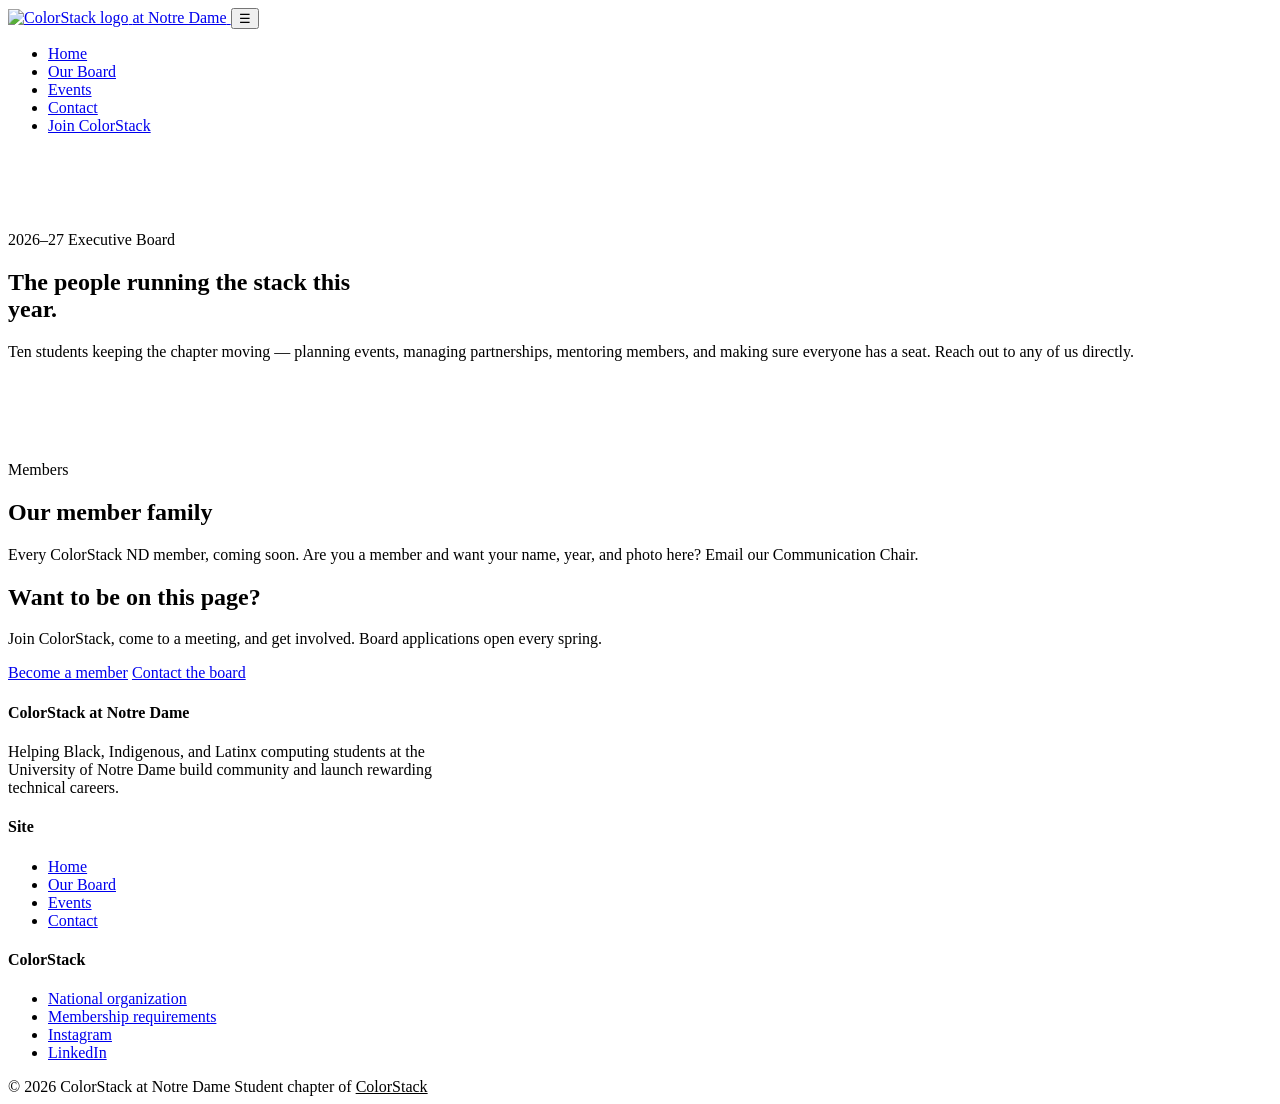
==== board.html @ e5867937 "Add files via upload Uploading website" ====
<!DOCTYPE html>
<html lang="en">
<head>
  <meta charset="UTF-8" />
  <meta name="viewport" content="width=device-width, initial-scale=1.0" />
  <title>Our Board — ColorStack at Notre Dame</title>
  <meta name="description" content="Meet the 2026–27 executive board of ColorStack at Notre Dame." />
  <link rel="preconnect" href="https://fonts.googleapis.com" />
  <link rel="preconnect" href="https://fonts.gstatic.com" crossorigin />
  <link href="https://fonts.googleapis.com/css2?family=Archivo:wght@400;500;700;800&family=IBM+Plex+Mono:wght@400;600&display=swap" rel="stylesheet" />
  <link rel="stylesheet" href="css/style.css" />
</head>
<body>

  <header class="site-header">
    <div class="container nav-inner">
      <a class="brand" href="index.html">
        <img src="images/colorstack-logo.png" alt="ColorStack logo" />
        <span class="brand-sub">at Notre&nbsp;Dame</span>
      </a>
      <button class="nav-toggle" aria-expanded="false" aria-label="Toggle navigation">☰</button>
      <ul class="nav-links">
        <li><a href="index.html">Home</a></li>
        <li><a href="board.html" aria-current="page">Our Board</a></li>
        <li><a href="events.html">Events</a></li>
        <li><a href="contact.html">Contact</a></li>
        <li class="nav-cta"><a href="https://www.colorstack.org/member-application-requirements" target="_blank" rel="noopener">Join ColorStack</a></li>
      </ul>
    </div>
    <div class="stack-bar" aria-hidden="true"><span></span><span></span><span></span><span></span></div>
  </header>

  <main>
    <!-- Page hero -->
    <section class="hero" style="padding: 64px 0 68px;">
      <div class="container">
        <p class="eyebrow"><span data-board-year>2026–27</span> Executive Board</p>
        <h1 style="max-width: 15em;">The people running the <span class="accent-word">stack</span> this year.</h1>
        <p class="lede">
          Ten students keeping the chapter moving — planning events, managing
          partnerships, mentoring members, and making sure everyone has a seat.
          Reach out to any of us directly.
        </p>
      </div>
    </section>

    <!-- Board roster -->
    <section class="block">
      <div class="container">
        <div id="board-roster" class="roster-grid"><!-- Rendered from js/members.js --></div>
      </div>
    </section>

    <!-- General members -->
    <section class="block tint">
      <div class="container">
        <div class="section-head reveal">
          <p class="eyebrow" style="color: var(--nd-green);">Members</p>
          <h2>Our member family</h2>
          <p>Every ColorStack ND member, coming soon. Are you a member and want your name, year, and photo here? Email our Communication Chair.</p>
        </div>
        <div id="general-roster" class="roster-grid"><!-- Rendered from js/members.js --></div>
      </div>
    </section>

    <!-- CTA -->
    <section class="cta-band">
      <div class="container">
        <h2>Want to be on this page?</h2>
        <p>Join ColorStack, come to a meeting, and get involved. Board applications open every spring.</p>
        <div class="btn-row" style="justify-content: center;">
          <a class="btn btn-gold" href="https://www.colorstack.org/member-application-requirements" target="_blank" rel="noopener">Become a member</a>
          <a class="btn btn-ghost" href="contact.html">Contact the board</a>
        </div>
      </div>
    </section>
  </main>

  <footer class="site-footer">
    <div class="stack-bar" aria-hidden="true"><span></span><span></span><span></span><span></span></div>
    <div class="container">
      <div class="footer-inner">
        <div>
          <h4>ColorStack at Notre Dame</h4>
          <p style="max-width: 30em;">Helping Black, Indigenous, and Latinx computing students at the University of Notre Dame build community and launch rewarding technical careers.</p>
        </div>
        <div>
          <h4>Site</h4>
          <ul>
            <li><a href="index.html">Home</a></li>
            <li><a href="board.html">Our Board</a></li>
            <li><a href="events.html">Events</a></li>
            <li><a href="contact.html">Contact</a></li>
          </ul>
        </div>
        <div>
          <h4>ColorStack</h4>
          <ul>
            <li><a href="https://www.colorstack.org" target="_blank" rel="noopener">National organization</a></li>
            <li><a href="https://www.colorstack.org/member-application-requirements" target="_blank" rel="noopener">Membership requirements</a></li>
            <li><a href="https://www.instagram.com/colorstacknd/" target="_blank" rel="noopener">Instagram</a></li>
            <li><a href="https://www.linkedin.com/company/colorstacknd" target="_blank" rel="noopener">LinkedIn</a></li>
          </ul>
        </div>
      </div>
      <div class="footer-bottom">
        <span>© <span data-copyright-year>2026</span> ColorStack at Notre Dame</span>
        <span>Student chapter of <a href="https://www.colorstack.org" target="_blank" rel="noopener" style="color: var(--nd-gold-bright);">ColorStack</a></span>
      </div>
    </div>
  </footer>

  <script src="js/members.js"></script>
  <script src="js/site.js"></script>
</body>
</html>
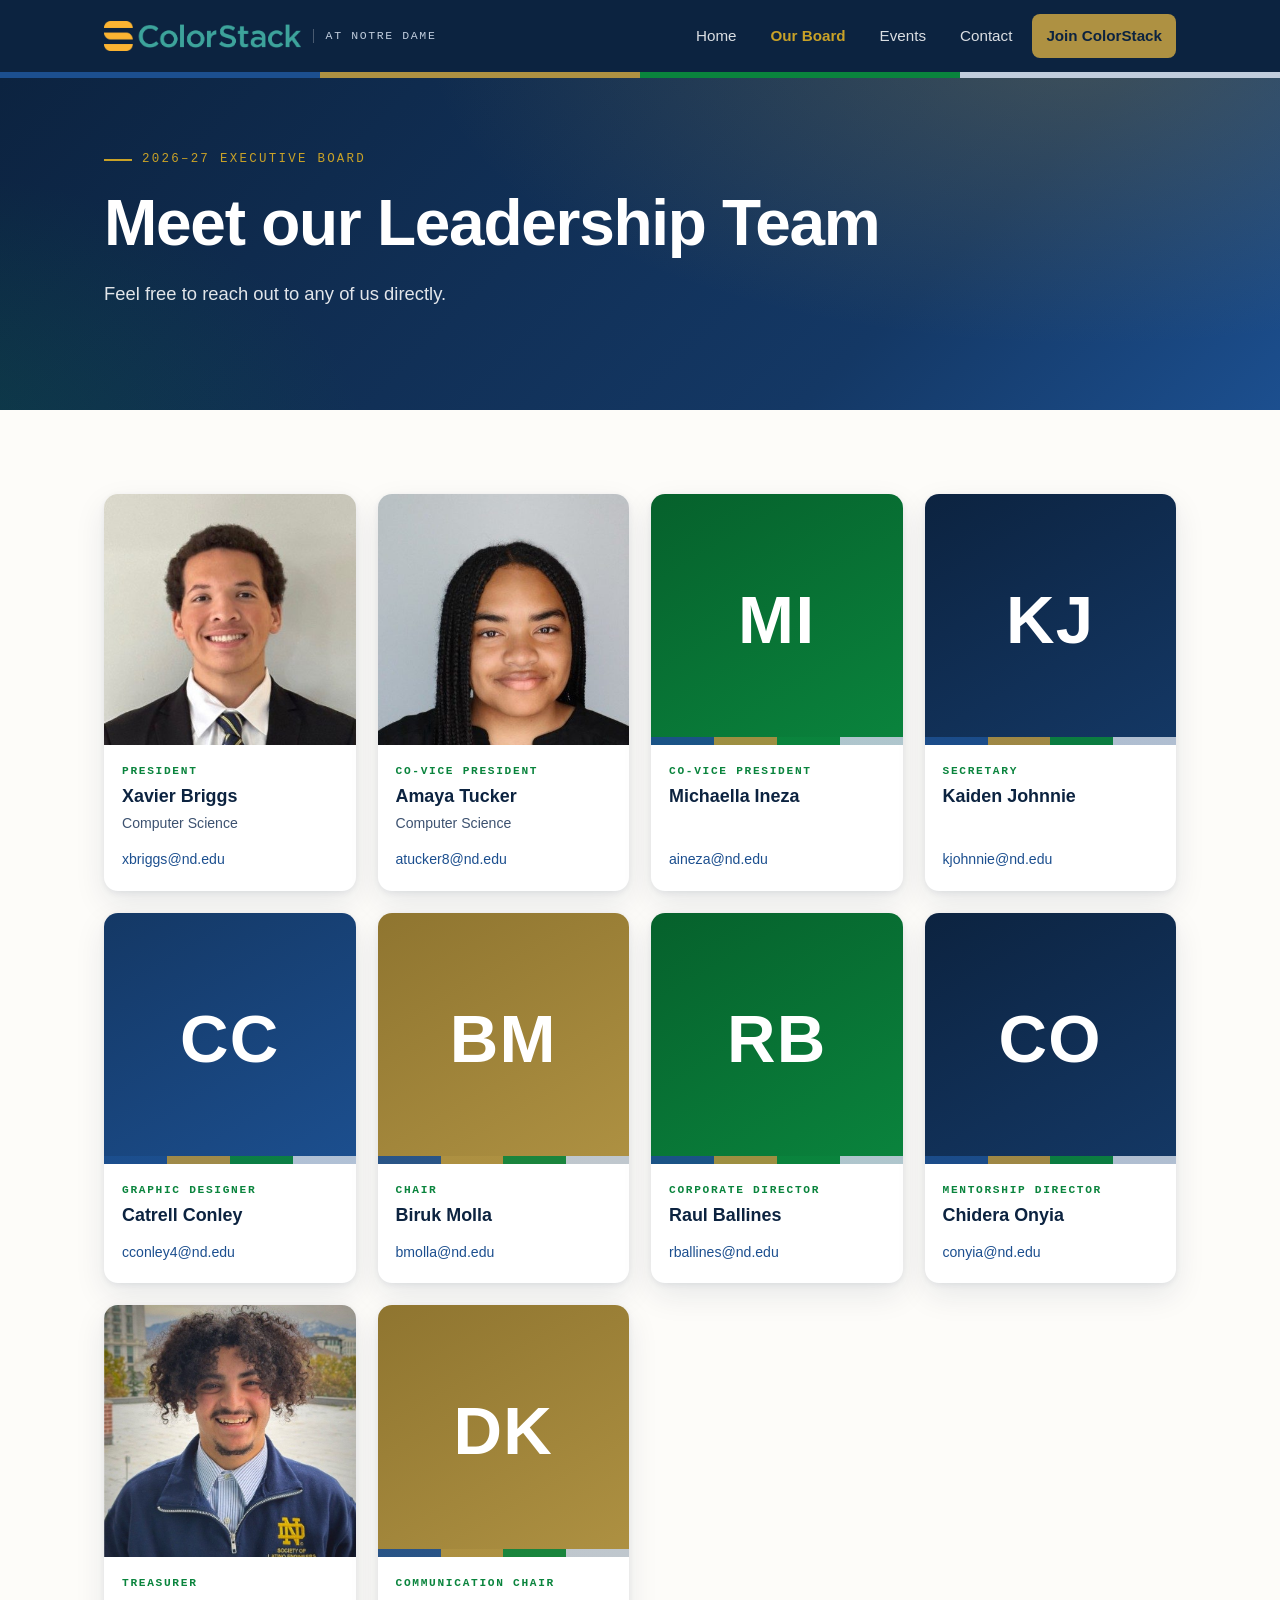
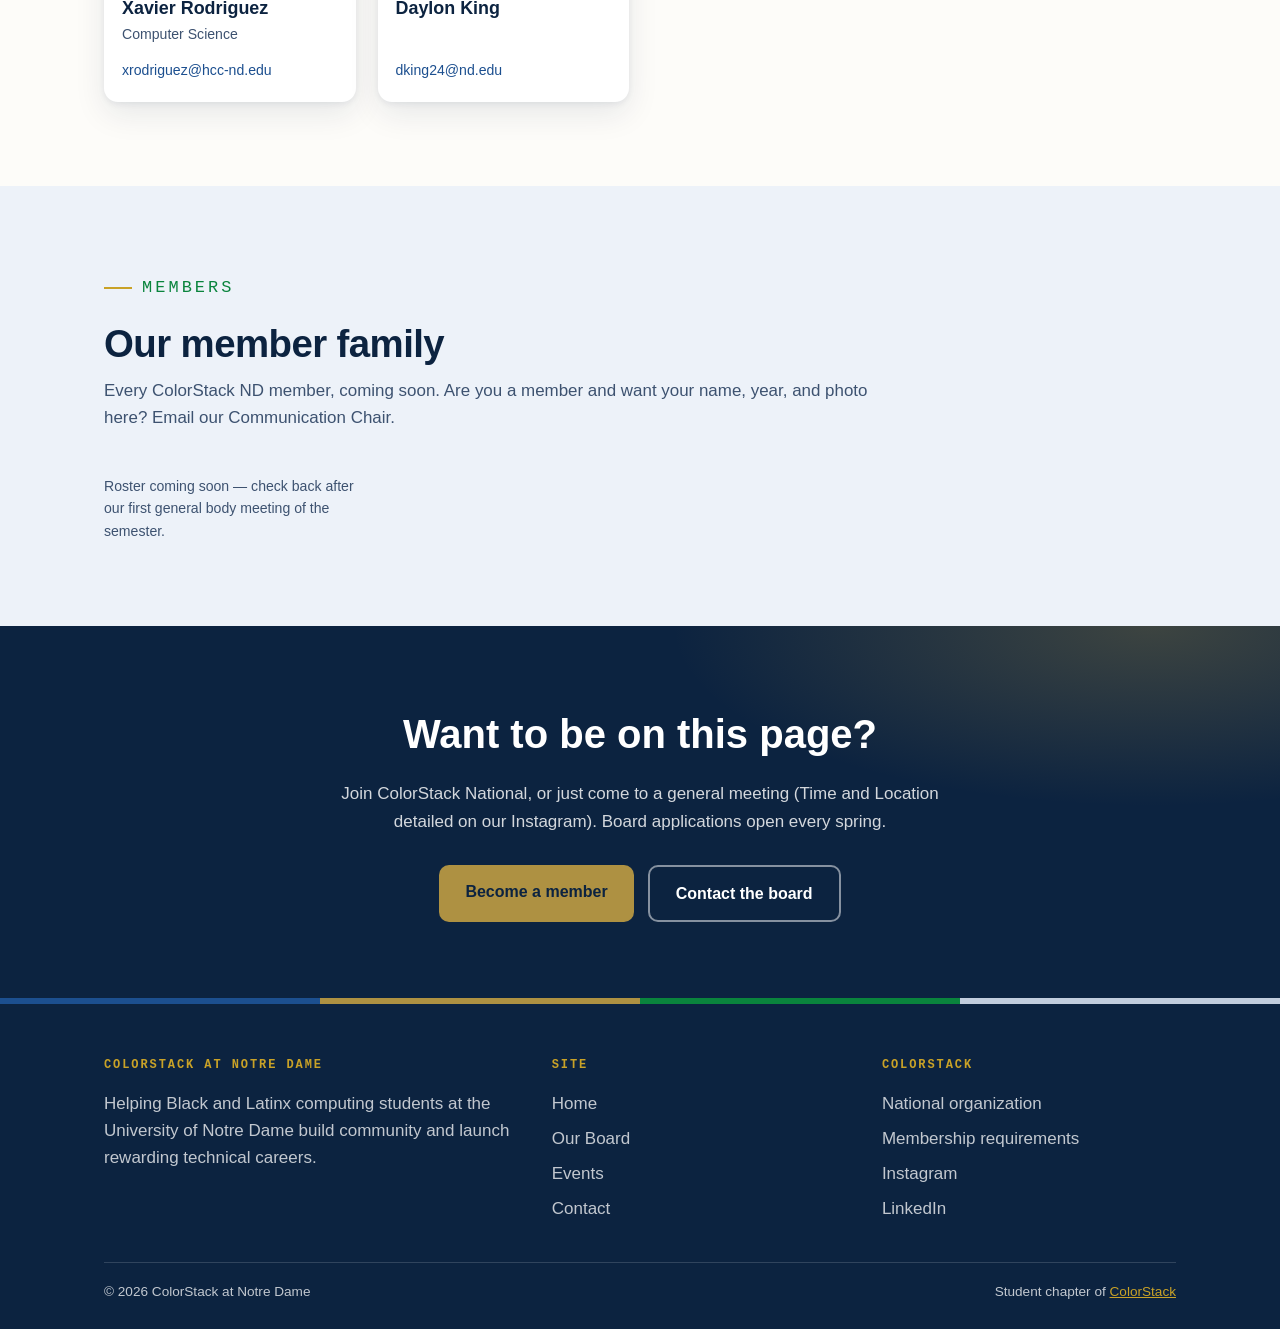
==== commit df3e500f: "Update leadership team introduction and footer text" ====
--- a/board.html
+++ b/board.html
@@ -35,11 +35,10 @@
     <section class="hero" style="padding: 64px 0 68px;">
       <div class="container">
         <p class="eyebrow"><span data-board-year>2026–27</span> Executive Board</p>
-        <h1 style="max-width: 15em;">The people running the <span class="accent-word">stack</span> this year.</h1>
+        <!-- <h1 style="max-width: 15em;">The people running the <span class="accent-word">stack</span> this year.</h1> -->
+        <h1 style="max-width: 15em;">Meet our Leadership Team</h1>
         <p class="lede">
-          Ten students keeping the chapter moving — planning events, managing
-          partnerships, mentoring members, and making sure everyone has a seat.
-          Reach out to any of us directly.
+          Feel free to reach out to any of us directly.
         </p>
       </div>
     </section>
@@ -67,7 +66,7 @@
     <section class="cta-band">
       <div class="container">
         <h2>Want to be on this page?</h2>
-        <p>Join ColorStack, come to a meeting, and get involved. Board applications open every spring.</p>
+        <p>Join ColorStack National, or just come to a general meeting (Time and Location detailed on our Instagram). Board applications open every spring.</p>
         <div class="btn-row" style="justify-content: center;">
           <a class="btn btn-gold" href="https://www.colorstack.org/member-application-requirements" target="_blank" rel="noopener">Become a member</a>
           <a class="btn btn-ghost" href="contact.html">Contact the board</a>
@@ -82,7 +81,7 @@
       <div class="footer-inner">
         <div>
           <h4>ColorStack at Notre Dame</h4>
-          <p style="max-width: 30em;">Helping Black, Indigenous, and Latinx computing students at the University of Notre Dame build community and launch rewarding technical careers.</p>
+          <p style="max-width: 30em;">Helping Black and Latinx computing students at the University of Notre Dame build community and launch rewarding technical careers.</p>
         </div>
         <div>
           <h4>Site</h4>
--- a/css/style.css
+++ b/css/style.css
@@ -0,0 +1,528 @@
+/* ============================================================
+   ColorStack at Notre Dame — Site Styles
+   Palette: official Notre Dame brand colors + the ColorStack
+   "stack" motif (blue / gold / green / sky) used throughout.
+   ============================================================ */
+
+:root {
+  --nd-blue: #0c2340;
+  --nd-blue-mid: #143865;
+  --nd-blue-bright: #1c4f8f;
+  --nd-gold: #ae9142;
+  --nd-gold-bright: #c9a227;
+  --nd-green: #0a843d;
+  --sky: #edf2f9;
+  --sky-deep: #c1cddd;
+  --ink: #0c2340;
+  --ink-soft: #3d5270;
+  --paper: #fdfcf9;
+  --white: #ffffff;
+
+  --font-display: "Archivo", "Arial Black", sans-serif;
+  --font-body: "Archivo", "Helvetica Neue", Arial, sans-serif;
+  --font-mono: "IBM Plex Mono", "Courier New", monospace;
+
+  --radius: 14px;
+  --shadow: 0 2px 6px rgba(12, 35, 64, 0.07), 0 12px 32px rgba(12, 35, 64, 0.09);
+  --maxw: 1120px;
+}
+
+* { box-sizing: border-box; margin: 0; padding: 0; }
+
+html { scroll-behavior: smooth; }
+
+body {
+  font-family: var(--font-body);
+  color: var(--ink);
+  background: var(--paper);
+  line-height: 1.6;
+  font-size: 1.0625rem;
+}
+
+img { max-width: 100%; display: block; }
+
+a { color: var(--nd-blue-bright); }
+
+:focus-visible {
+  outline: 3px solid var(--nd-gold-bright);
+  outline-offset: 2px;
+  border-radius: 4px;
+}
+
+.container {
+  max-width: var(--maxw);
+  margin: 0 auto;
+  padding: 0 24px;
+}
+
+/* ---------- The stack motif ---------- */
+.stack-bar {
+  display: grid;
+  grid-template-columns: repeat(4, 1fr);
+  height: 6px;
+}
+.stack-bar span:nth-child(1) { background: var(--nd-blue-bright); }
+.stack-bar span:nth-child(2) { background: var(--nd-gold); }
+.stack-bar span:nth-child(3) { background: var(--nd-green); }
+.stack-bar span:nth-child(4) { background: var(--sky-deep); }
+
+/* ---------- Header / nav ---------- */
+.site-header {
+  position: sticky;
+  top: 0;
+  z-index: 40;
+  background: var(--nd-blue);
+  color: var(--white);
+}
+
+.nav-inner {
+  display: flex;
+  align-items: center;
+  justify-content: space-between;
+  gap: 16px;
+  min-height: 72px;
+}
+
+.brand {
+  display: flex;
+  align-items: center;
+  gap: 12px;
+  text-decoration: none;
+  color: var(--white);
+}
+.brand img { height: 30px; width: auto; }
+.brand .brand-sub {
+  font-family: var(--font-mono);
+  font-size: 0.72rem;
+  letter-spacing: 0.14em;
+  text-transform: uppercase;
+  color: var(--sky-deep);
+  border-left: 1px solid rgba(255, 255, 255, 0.25);
+  padding-left: 12px;
+  line-height: 1.3;
+}
+
+.nav-links {
+  display: flex;
+  align-items: center;
+  gap: 6px;
+  list-style: none;
+}
+.nav-links a {
+  display: block;
+  padding: 10px 14px;
+  color: rgba(255, 255, 255, 0.85);
+  text-decoration: none;
+  font-weight: 500;
+  font-size: 0.95rem;
+  border-radius: 8px;
+  transition: background 0.15s ease, color 0.15s ease;
+}
+.nav-links a:hover { background: rgba(255, 255, 255, 0.1); color: var(--white); }
+.nav-links a[aria-current="page"] {
+  color: var(--nd-gold-bright);
+  font-weight: 700;
+}
+.nav-links .nav-cta a {
+  background: var(--nd-gold);
+  color: var(--nd-blue);
+  font-weight: 700;
+}
+.nav-links .nav-cta a:hover { background: var(--nd-gold-bright); }
+
+.nav-toggle {
+  display: none;
+  background: none;
+  border: 1px solid rgba(255, 255, 255, 0.35);
+  color: var(--white);
+  border-radius: 8px;
+  padding: 8px 12px;
+  font-size: 1.1rem;
+  cursor: pointer;
+}
+
+@media (max-width: 800px) {
+  .nav-toggle { display: block; }
+  .nav-links {
+    display: none;
+    position: absolute;
+    top: 100%;
+    left: 0;
+    right: 0;
+    flex-direction: column;
+    align-items: stretch;
+    background: var(--nd-blue);
+    padding: 8px 16px 16px;
+    border-bottom: 4px solid var(--nd-gold);
+  }
+  .nav-links.open { display: flex; }
+  .brand .brand-sub { display: none; }
+}
+
+/* ---------- Hero ---------- */
+.hero {
+  background:
+    radial-gradient(1100px 500px at 85% -10%, rgba(174, 145, 66, 0.28), transparent 60%),
+    radial-gradient(900px 500px at -10% 110%, rgba(10, 132, 61, 0.22), transparent 55%),
+    linear-gradient(135deg, var(--nd-blue) 0%, var(--nd-blue-mid) 70%, var(--nd-blue-bright) 100%);
+  color: var(--white);
+  padding: 88px 0 96px;
+  overflow: hidden;
+}
+
+.hero-grid {
+  display: grid;
+  grid-template-columns: 1.15fr 0.85fr;
+  gap: 56px;
+  align-items: center;
+}
+
+.eyebrow {
+  font-family: var(--font-mono);
+  font-size: 0.78rem;
+  letter-spacing: 0.18em;
+  text-transform: uppercase;
+  color: var(--nd-gold-bright);
+  display: inline-flex;
+  align-items: center;
+  gap: 10px;
+  margin-bottom: 20px;
+}
+.eyebrow::before {
+  content: "";
+  width: 28px;
+  height: 2px;
+  background: var(--nd-gold-bright);
+  display: inline-block;
+}
+
+.hero h1 {
+  font-family: var(--font-display);
+  font-weight: 800;
+  font-size: clamp(2.4rem, 5.4vw, 4rem);
+  line-height: 1.04;
+  letter-spacing: -0.02em;
+  margin-bottom: 22px;
+}
+.hero h1 .accent-word { color: var(--nd-gold-bright); }
+
+.hero p.lede {
+  font-size: 1.15rem;
+  color: rgba(255, 255, 255, 0.88);
+  max-width: 34em;
+  margin-bottom: 34px;
+}
+
+.btn-row { display: flex; flex-wrap: wrap; gap: 14px; }
+
+.btn {
+  display: inline-block;
+  padding: 14px 26px;
+  border-radius: 10px;
+  text-decoration: none;
+  font-weight: 700;
+  font-size: 1rem;
+  transition: transform 0.15s ease, background 0.15s ease, box-shadow 0.15s ease;
+}
+.btn:hover { transform: translateY(-2px); }
+.btn-gold { background: var(--nd-gold); color: var(--nd-blue); }
+.btn-gold:hover { background: var(--nd-gold-bright); box-shadow: 0 8px 24px rgba(174, 145, 66, 0.4); }
+.btn-ghost { border: 2px solid rgba(255, 255, 255, 0.5); color: var(--white); }
+.btn-ghost:hover { border-color: var(--white); background: rgba(255, 255, 255, 0.08); }
+.btn-navy { background: var(--nd-blue); color: var(--white); }
+.btn-navy:hover { background: var(--nd-blue-mid); }
+
+/* Hero photo framed by the stack */
+.hero-photo {
+  position: relative;
+  border-radius: var(--radius);
+  overflow: hidden;
+  box-shadow: 0 24px 60px rgba(0, 0, 0, 0.35);
+  border: 1px solid rgba(255, 255, 255, 0.18);
+}
+.hero-photo img { width: 100%; height: 100%; object-fit: cover; }
+.hero-photo .stack-bar { position: absolute; left: 0; right: 0; bottom: 0; height: 10px; }
+.hero-photo figcaption {
+  position: absolute;
+  left: 0; right: 0; bottom: 10px;
+  padding: 14px 18px;
+  background: linear-gradient(transparent, rgba(12, 35, 64, 0.85));
+  color: rgba(255, 255, 255, 0.95);
+  font-size: 0.88rem;
+  font-family: var(--font-mono);
+}
+
+@media (max-width: 880px) {
+  .hero { padding: 60px 0 70px; }
+  .hero-grid { grid-template-columns: 1fr; gap: 36px; }
+}
+
+/* ---------- Sections ---------- */
+section.block { padding: 84px 0; }
+section.block.tint { background: var(--sky); }
+section.block.navy { background: var(--nd-blue); color: var(--white); }
+
+.section-head { max-width: 46em; margin-bottom: 44px; }
+.section-head h2 {
+  font-family: var(--font-display);
+  font-weight: 800;
+  font-size: clamp(1.7rem, 3.4vw, 2.4rem);
+  letter-spacing: -0.015em;
+  line-height: 1.12;
+  margin-bottom: 12px;
+}
+.section-head p { color: var(--ink-soft); font-size: 1.06rem; }
+.navy .section-head p { color: rgba(255, 255, 255, 0.8); }
+
+/* ---------- Pillars ---------- */
+.pillar-grid {
+  display: grid;
+  grid-template-columns: repeat(3, 1fr);
+  gap: 22px;
+}
+.pillar {
+  background: var(--white);
+  border-radius: var(--radius);
+  box-shadow: var(--shadow);
+  padding: 30px 26px 28px;
+  border-top: 6px solid var(--pillar-color, var(--nd-blue-bright));
+}
+.pillar .pillar-label {
+  font-family: var(--font-mono);
+  font-size: 0.72rem;
+  letter-spacing: 0.16em;
+  text-transform: uppercase;
+  color: var(--pillar-color, var(--nd-blue-bright));
+  margin-bottom: 12px;
+}
+.pillar h3 { font-size: 1.22rem; font-weight: 700; margin-bottom: 10px; }
+.pillar p { color: var(--ink-soft); font-size: 0.98rem; }
+
+@media (max-width: 880px) {
+  .pillar-grid { grid-template-columns: 1fr; }
+}
+
+/* ---------- Roster (board directory) ---------- */
+.roster-grid {
+  display: grid;
+  grid-template-columns: repeat(auto-fill, minmax(240px, 1fr));
+  gap: 22px;
+}
+
+.member-card {
+  background: var(--white);
+  border-radius: var(--radius);
+  box-shadow: var(--shadow);
+  overflow: hidden;
+  display: flex;
+  flex-direction: column;
+  transition: transform 0.18s ease, box-shadow 0.18s ease;
+}
+.member-card:hover {
+  transform: translateY(-4px);
+  box-shadow: 0 6px 14px rgba(12, 35, 64, 0.1), 0 20px 44px rgba(12, 35, 64, 0.16);
+}
+
+.member-photo {
+  aspect-ratio: 1 / 1;
+  width: 100%;
+  object-fit: cover;
+}
+
+.member-monogram {
+  aspect-ratio: 1 / 1;
+  display: flex;
+  align-items: center;
+  justify-content: center;
+  font-family: var(--font-display);
+  font-weight: 800;
+  font-size: clamp(3rem, 8vw, 4.2rem);
+  letter-spacing: 0.02em;
+  color: var(--white);
+  position: relative;
+}
+.member-monogram::after {
+  /* subtle stack stripe across monogram tiles */
+  content: "";
+  position: absolute;
+  left: 0; right: 0; bottom: 0;
+  height: 8px;
+  background: linear-gradient(90deg,
+    var(--nd-blue-bright) 0 25%, var(--nd-gold) 25% 50%,
+    var(--nd-green) 50% 75%, var(--sky-deep) 75% 100%);
+  opacity: 0.9;
+}
+.mono-blue   { background: linear-gradient(150deg, var(--nd-blue-mid), var(--nd-blue-bright)); }
+.mono-gold   { background: linear-gradient(150deg, #8f7530, var(--nd-gold)); }
+.mono-green  { background: linear-gradient(150deg, #06612c, var(--nd-green)); }
+.mono-navy   { background: linear-gradient(150deg, var(--nd-blue), var(--nd-blue-mid)); }
+
+.member-info { padding: 18px 18px 20px; display: flex; flex-direction: column; gap: 4px; flex: 1; }
+.member-role {
+  font-family: var(--font-mono);
+  font-size: 0.7rem;
+  letter-spacing: 0.15em;
+  text-transform: uppercase;
+  color: var(--nd-green);
+  font-weight: 600;
+}
+.member-name { font-size: 1.12rem; font-weight: 700; line-height: 1.25; }
+.member-meta { font-size: 0.88rem; color: var(--ink-soft); }
+.member-email {
+  margin-top: auto;
+  padding-top: 10px;
+  font-size: 0.88rem;
+  color: var(--nd-blue-bright);
+  text-decoration: none;
+  word-break: break-all;
+}
+.member-email:hover { text-decoration: underline; }
+
+/* ---------- Info rows / cards ---------- */
+.split {
+  display: grid;
+  grid-template-columns: 1fr 1fr;
+  gap: 48px;
+  align-items: center;
+}
+@media (max-width: 880px) { .split { grid-template-columns: 1fr; gap: 30px; } }
+
+.framed-photo {
+  border-radius: var(--radius);
+  overflow: hidden;
+  box-shadow: var(--shadow);
+  position: relative;
+}
+.framed-photo .stack-bar { position: absolute; left: 0; right: 0; bottom: 0; height: 8px; }
+
+.check-list { list-style: none; display: grid; gap: 14px; margin-top: 22px; }
+.check-list li { display: flex; gap: 12px; align-items: flex-start; color: var(--ink-soft); }
+.check-list li::before {
+  content: "✓";
+  flex: none;
+  width: 24px; height: 24px;
+  border-radius: 50%;
+  background: var(--nd-green);
+  color: var(--white);
+  font-size: 0.8rem;
+  display: flex;
+  align-items: center;
+  justify-content: center;
+  margin-top: 2px;
+}
+
+/* ---------- Event cards ---------- */
+.event-list { display: grid; gap: 16px; }
+.event-card {
+  display: grid;
+  grid-template-columns: 130px 1fr;
+  background: var(--white);
+  border-radius: var(--radius);
+  box-shadow: var(--shadow);
+  overflow: hidden;
+}
+.event-when {
+  background: var(--nd-blue);
+  color: var(--white);
+  padding: 20px 16px;
+  display: flex;
+  flex-direction: column;
+  justify-content: center;
+  gap: 2px;
+  font-family: var(--font-mono);
+  text-align: center;
+}
+.event-when .cadence { font-size: 0.72rem; letter-spacing: 0.12em; text-transform: uppercase; color: var(--nd-gold-bright); }
+.event-body { padding: 20px 22px; }
+.event-body h3 { font-size: 1.15rem; margin-bottom: 6px; }
+.event-body p { color: var(--ink-soft); font-size: 0.97rem; }
+.event-tag {
+  display: inline-block;
+  margin-top: 10px;
+  font-family: var(--font-mono);
+  font-size: 0.7rem;
+  letter-spacing: 0.13em;
+  text-transform: uppercase;
+  padding: 4px 10px;
+  border-radius: 999px;
+  background: var(--sky);
+  color: var(--nd-blue-mid);
+}
+@media (max-width: 620px) {
+  .event-card { grid-template-columns: 1fr; }
+  .event-when { flex-direction: row; justify-content: flex-start; gap: 10px; padding: 12px 22px; }
+}
+
+/* ---------- Contact ---------- */
+.contact-grid {
+  display: grid;
+  grid-template-columns: repeat(auto-fit, minmax(250px, 1fr));
+  gap: 22px;
+}
+.contact-card {
+  background: var(--white);
+  border-radius: var(--radius);
+  box-shadow: var(--shadow);
+  padding: 26px;
+  border-top: 6px solid var(--card-color, var(--nd-gold));
+}
+.contact-card h3 { font-size: 1.1rem; margin-bottom: 8px; }
+.contact-card p { color: var(--ink-soft); font-size: 0.95rem; margin-bottom: 12px; }
+.contact-card a { font-weight: 600; }
+
+/* ---------- CTA band ---------- */
+.cta-band {
+  background:
+    radial-gradient(800px 300px at 90% 0%, rgba(174, 145, 66, 0.3), transparent 60%),
+    var(--nd-blue);
+  color: var(--white);
+  text-align: center;
+  padding: 76px 0;
+}
+.cta-band h2 {
+  font-family: var(--font-display);
+  font-weight: 800;
+  font-size: clamp(1.7rem, 3.6vw, 2.5rem);
+  margin-bottom: 14px;
+}
+.cta-band p { color: rgba(255, 255, 255, 0.82); max-width: 36em; margin: 0 auto 30px; }
+
+/* ---------- Footer ---------- */
+.site-footer { background: var(--nd-blue); color: rgba(255, 255, 255, 0.75); }
+.footer-inner {
+  display: grid;
+  grid-template-columns: 1.4fr 1fr 1fr;
+  gap: 36px;
+  padding: 52px 0 40px;
+}
+.footer-inner h4 {
+  font-family: var(--font-mono);
+  font-size: 0.75rem;
+  letter-spacing: 0.16em;
+  text-transform: uppercase;
+  color: var(--nd-gold-bright);
+  margin-bottom: 14px;
+}
+.footer-inner ul { list-style: none; display: grid; gap: 8px; }
+.footer-inner a { color: rgba(255, 255, 255, 0.75); text-decoration: none; }
+.footer-inner a:hover { color: var(--white); text-decoration: underline; }
+.footer-bottom {
+  border-top: 1px solid rgba(255, 255, 255, 0.15);
+  padding: 18px 0 26px;
+  font-size: 0.85rem;
+  display: flex;
+  justify-content: space-between;
+  flex-wrap: wrap;
+  gap: 10px;
+}
+@media (max-width: 800px) { .footer-inner { grid-template-columns: 1fr; } }
+
+/* ---------- Motion ---------- */
+@media (prefers-reduced-motion: no-preference) {
+  .reveal {
+    opacity: 0;
+    transform: translateY(18px);
+    transition: opacity 0.55s ease, transform 0.55s ease;
+  }
+  .reveal.in { opacity: 1; transform: none; }
+}
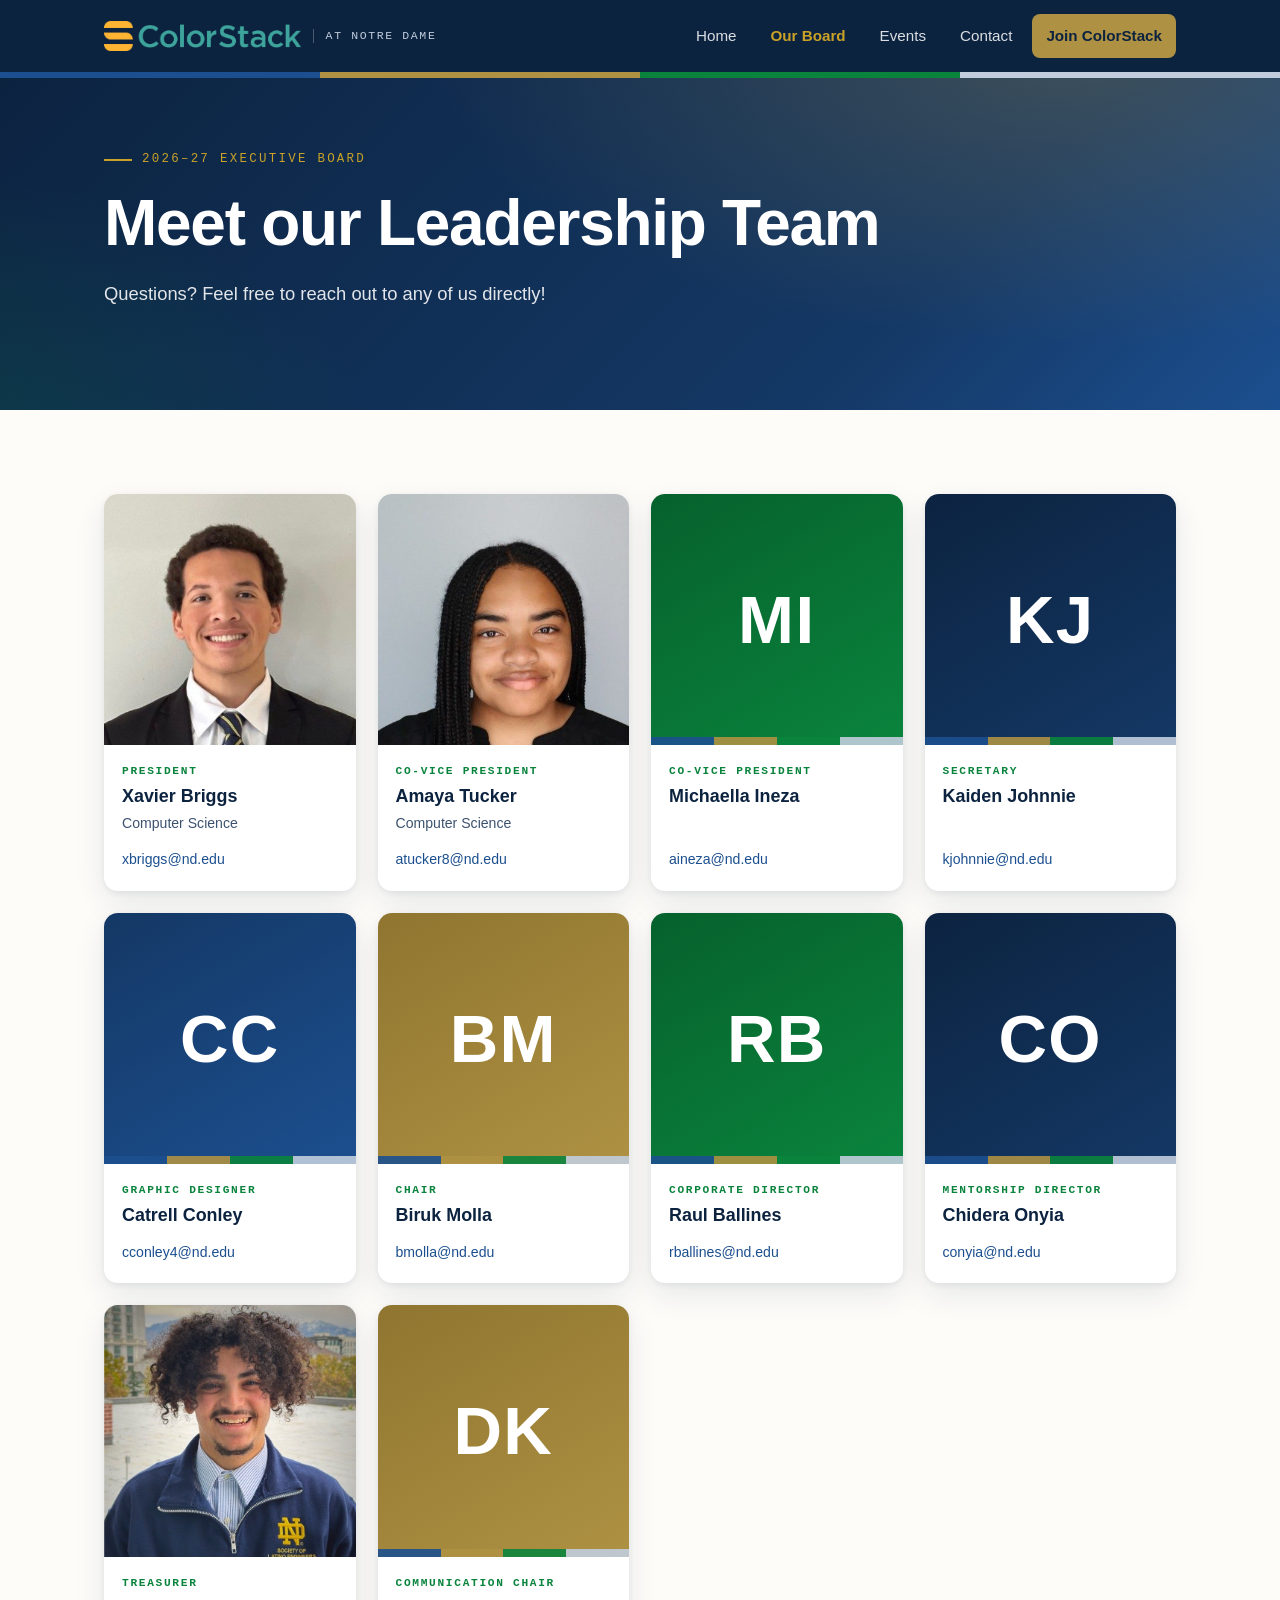
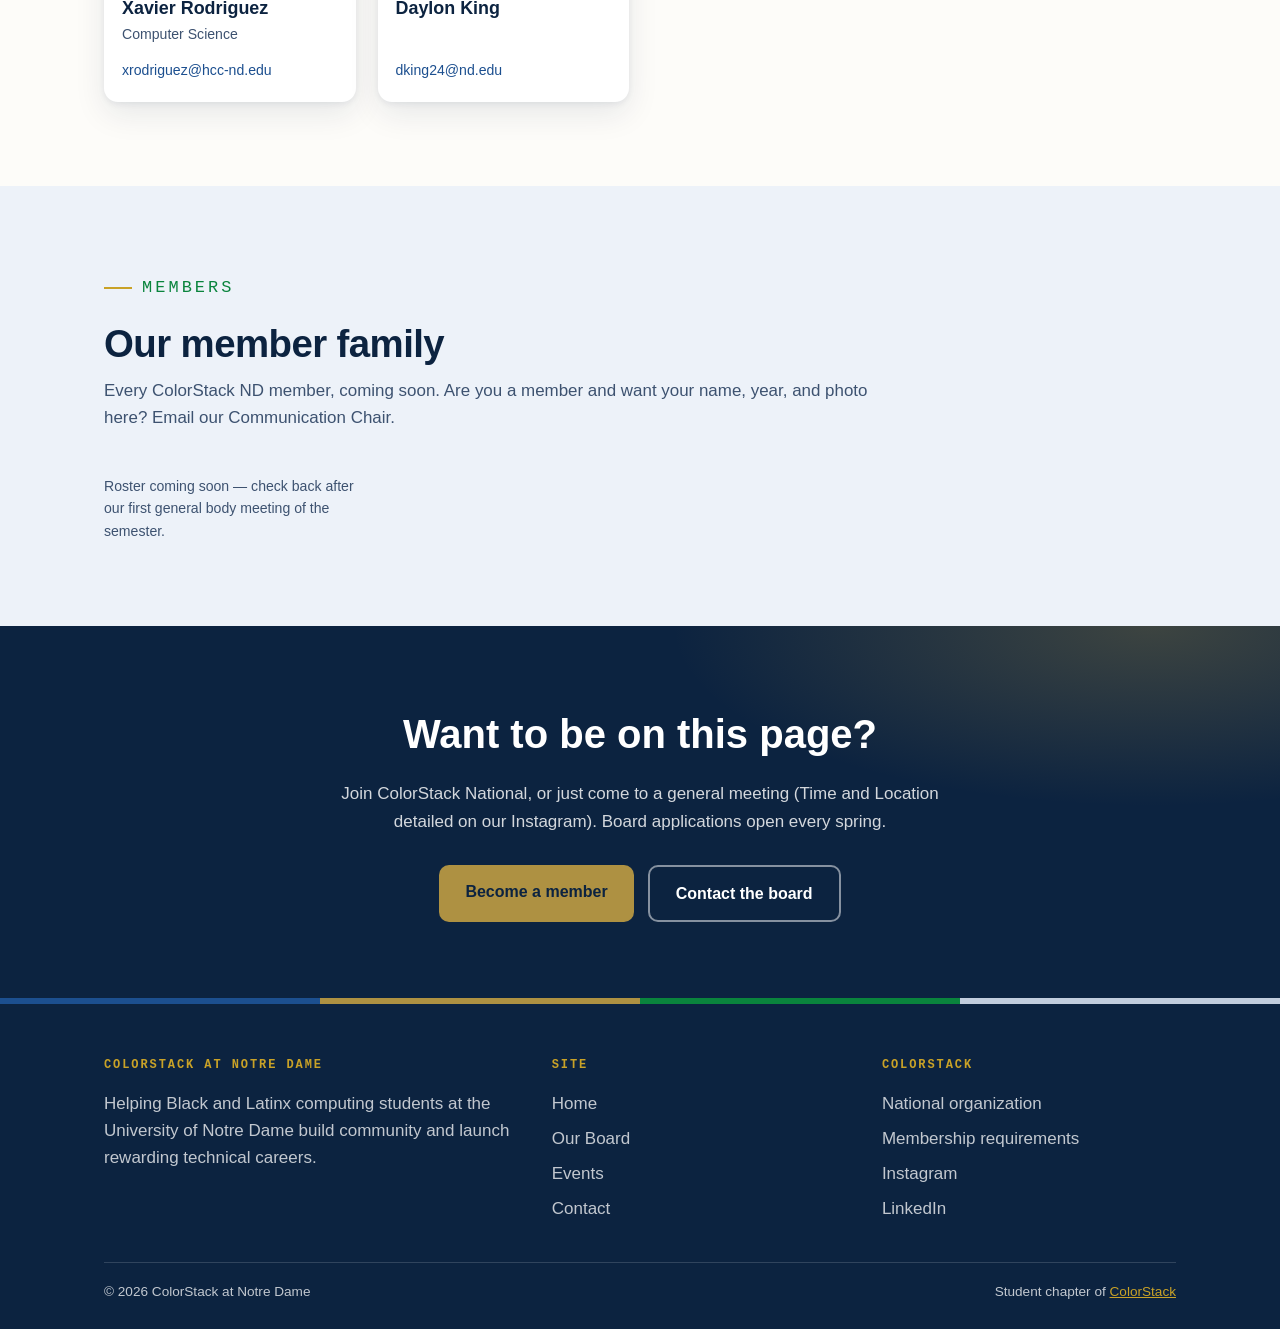
==== commit 238b17c5: "Update message in leadership team section" ====
--- a/board.html
+++ b/board.html
@@ -38,7 +38,7 @@
         <!-- <h1 style="max-width: 15em;">The people running the <span class="accent-word">stack</span> this year.</h1> -->
         <h1 style="max-width: 15em;">Meet our Leadership Team</h1>
         <p class="lede">
-          Feel free to reach out to any of us directly.
+          Questions? Feel free to reach out to any of us directly!
         </p>
       </div>
     </section>
